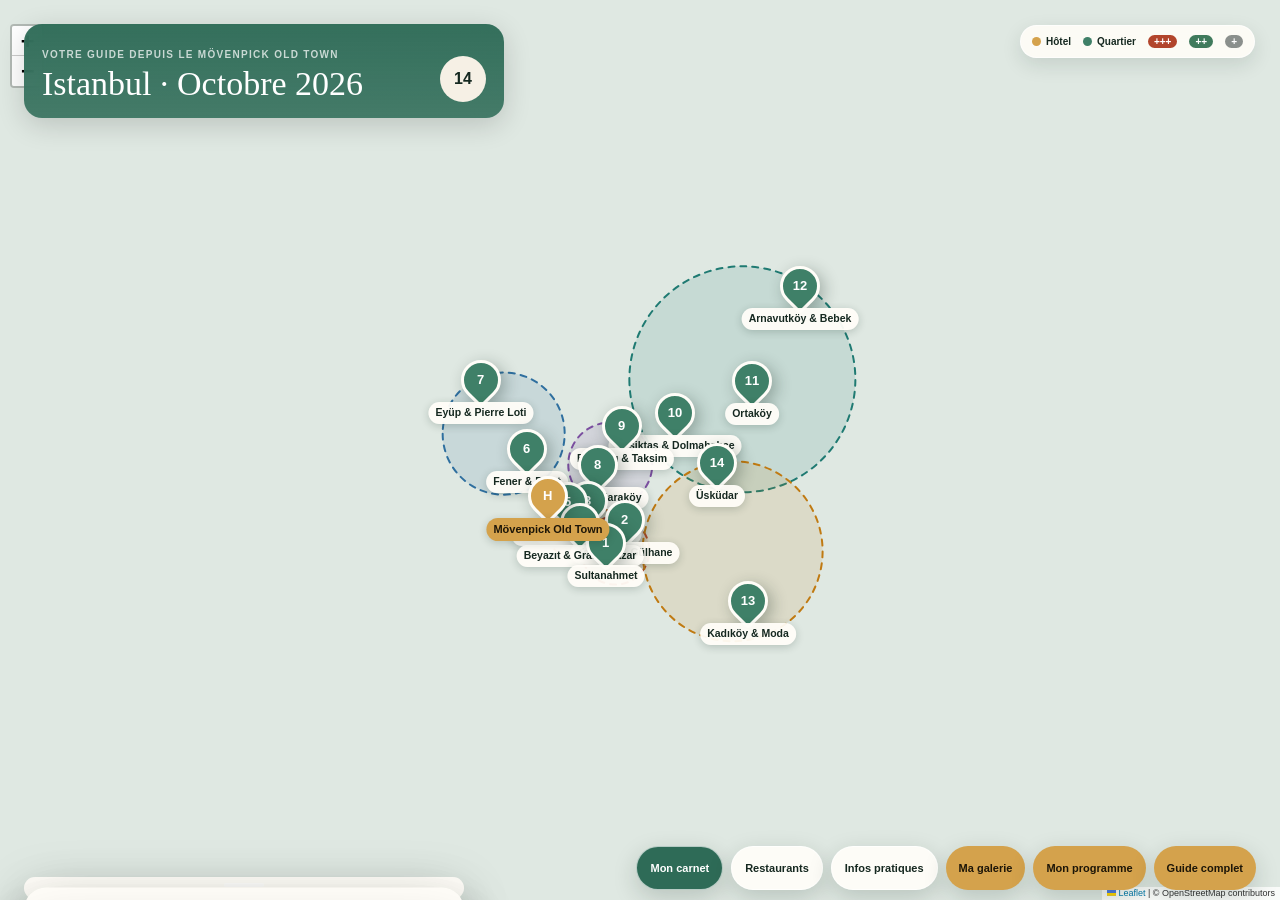
==== index.html @ 9e928c7a "Ma galerie : toutes les photos du voyage par quartier ou par jour, visionneuse plein écran Co-Author" ====
<!doctype html>
<html lang="fr">
<head>
  <meta charset="utf-8">
  <meta name="viewport" content="width=device-width, initial-scale=1, viewport-fit=cover">
  <meta name="theme-color" content="#152820">
  <meta name="description" content="Guide interactif d’Istanbul depuis le Mövenpick Istanbul Old Town : 14 quartiers, monuments, trajets, adresses où manger et conseils pratiques.">
  <title>Istanbul · Octobre 2026</title>
  <meta property="og:title" content="Istanbul · Octobre 2026">
  <meta property="og:description" content="Guide et carnet de voyage : 14 quartiers, églises, restaurants et carte interactive au départ du Mövenpick Old Town.">
  <meta property="og:type" content="website">
  <meta property="og:url" content="https://olllvier.github.io/guide-istanbul/">
  <meta name="apple-mobile-web-app-title" content="Istanbul 2026">
  <link rel="preconnect" href="https://tile.openstreetmap.org">
  <link rel="stylesheet" href="leaflet.css?v=10271933">
  <link rel="stylesheet" href="styles.css?v=10271933">
</head>
<body>
  <header class="topbar">
    <div>
      <p class="eyebrow">Votre guide depuis le Mövenpick Old Town</p>
      <h1>Istanbul · Octobre 2026</h1>
    </div>
    <button id="listButton" class="round-button" aria-label="Afficher les quatorze quartiers" aria-expanded="false">14</button>
  </header>

  <main>
    <div id="map" aria-label="Carte interactive d’Istanbul"></div>
    <aside class="legend" aria-label="Légende">
      <span><i class="hotel-dot"></i> Hôtel</span>
      <span><i class="district-dot"></i> Quartier</span>
      <span class="lvl r3">+++</span><span class="lvl r2">++</span><span class="lvl r1">+</span>
    </aside>

    <section id="districtList" class="district-list" aria-hidden="true">
      <div class="sheet-handle"></div>
      <div class="list-head">
        <div><p class="eyebrow">Les quatorze quartiers</p><h2>Choisir une visite</h2></div>
        <button class="close-button" data-close="list" aria-label="Fermer la liste">×</button>
      </div>
      <div id="districtButtons" class="district-buttons"></div>
    </section>

    <article id="detailSheet" class="detail-sheet" aria-hidden="true">
      <div class="sheet-handle"></div>
      <button class="close-button detail-close" data-close="detail" aria-label="Fermer la fiche">×</button>
      <div id="detailContent"></div>
    </article>
  </main>

  <footer class="source-note">
    <button id="journalButton">Mon carnet</button>
    <button id="restoButton">Restaurants</button>
    <button id="infoButton">Infos pratiques</button>
    <a class="guide-link" href="galerie.html">Ma galerie</a>
    <a class="guide-link" href="programme.html">Mon programme</a>
    <a class="guide-link" href="guide.html">Guide complet</a>
  </footer>

  <section id="journalSheet" class="info-sheet journal-sheet" aria-hidden="true">
    <div class="sheet-handle"></div>
    <button class="close-button detail-close" data-close="journal" aria-label="Fermer">×</button>
    <p class="eyebrow">Carnet de voyage</p>
    <h2>Mes journées à Istanbul</h2>
    <div class="how">
      <p><b>Tracer vos balades, téléphone en poche :</b> lancez le matin une app d’enregistrement GPS qui fonctionne écran verrouillé (par exemple Open GPX Tracker, gratuite, ou Strava). Le soir, exportez le tracé en fichier .gpx et importez-le ici.</p>
      <label class="add-photo" for="gpxInput">+ Importer un tracé (.gpx)</label>
      <input id="gpxInput" type="file" accept=".gpx,application/gpx+xml,application/xml,text/xml" multiple hidden>
      <p id="gpxStatus" class="photos-note" aria-live="polite"></p>
      <p><b>Vos photos rangées toutes seules :</b> choisissez d’un coup toutes les photos de la journée. Chacune va à la fin du quartier où elle a été prise (parmi les 14), d’après sa position GPS ou, à défaut, le tracé du jour à l’heure de la photo.</p>
      <label class="add-photo" for="autoPhotoInput">+ Ajouter mes photos</label>
      <input id="autoPhotoInput" type="file" accept="image/*" multiple hidden>
      <p id="autoStatus" class="photos-note" aria-live="polite"></p>
      <p class="photos-note">Conseil : importez d’abord le tracé du jour, puis les photos. Tout reste sur cet appareil.</p>
      <a class="add-photo" href="galerie.html">Voir ma galerie</a>
    </div>
    <div id="journalDays"></div>
  </section>

  <section id="restoSheet" class="info-sheet resto-sheet" aria-hidden="true">
    <div class="sheet-handle"></div>
    <button class="close-button detail-close" data-close="resto" aria-label="Fermer">×</button>
    <p class="eyebrow">Où manger</p>
    <h2>Restaurants par quartier</h2>
    <p>Prix par personne, boissons non alcoolisées comprises. Filtrez par prix, touchez un quartier pour ouvrir sa fiche.</p>
    <div id="restoFilters" class="chips"></div>
    <div id="restoList" class="food"></div>
  </section>

  <section id="infoSheet" class="info-sheet" aria-hidden="true">
    <div class="sheet-handle"></div>
    <button class="close-button detail-close" data-close="info" aria-label="Fermer">×</button>
    <p class="eyebrow">À savoir</p>
    <h2>Culture, cuisine et pratique</h2>

    <h3>Coutumes à respecter</h3>
    <dl>
      <div><dt>Mosquées</dt><dd>Épaules et genoux couverts, foulard pour les femmes, chaussures retirées et portées dans un sac. Pas de visite pendant les prières, surtout le vendredi midi ; ne passez pas devant une personne qui prie et ne photographiez pas les fidèles.</dd></div>
      <div><dt>Atatürk et le drapeau</dt><dd>Le fondateur de la République et le drapeau sont profondément respectés, et les offenser est puni par la loi. À plus forte raison pendant la fête du 29 octobre : pas de plaisanterie sur ces sujets.</dd></div>
      <div><dt>Politique et religion</dt><dd>Évitez d’en débattre avec des inconnus, et restez à l’écart des manifestations, qui peuvent être dispersées rapidement par la police.</dd></div>
      <div><dt>Photos</dt><dd>Ne photographiez ni policiers, ni militaires, ni bâtiments officiels. Demandez avant de photographier quelqu’un de près, surtout les femmes et les personnes âgées.</dd></div>
      <div><dt>Gestes</dt><dd>Les marques d’affection en public restent discrètes, surtout dans les quartiers conservateurs comme Fatih, Eyüp ou Üsküdar. On ne pointe pas la semelle de ses chaussures vers quelqu’un. Le pain ne se jette pas.</dd></div>
      <div><dt>Hospitalité</dt><dd>Le çay offert dans une boutique est un geste d’accueil : l’accepter n’engage pas à acheter. Refuser poliment une deuxième fois suffit pour décliner.</dd></div>
      <div><dt>Marchandage et pourboire</dt><dd>On négocie au Grand Bazar et chez les marchands de souvenirs, jamais au restaurant ni en magasin. Pourboire : 5 à 10 % au restaurant, arrondir pour un taxi.</dd></div>
      <div><dt>Mots utiles</dt><dd>« Merhaba » (bonjour), « Teşekkürler » (merci), « Lütfen » (s’il vous plaît), « Hesap lütfen » (l’addition, s’il vous plaît).</dd></div>
    </dl>

    <h3>Endroits et situations à éviter</h3>
    <dl>
      <div><dt>Tarlabaşı et Dolapdere, la nuit</dt><dd>Quartiers pauvres juste derrière İstiklal : évitez d’y couper la nuit pour rejoindre Taksim ou Beyoğlu.</dd></div>
      <div><dt>Aksaray et Laleli, tard le soir</dt><dd>Quartier de commerce de gros et de vie nocturne interlope, proche de l’hôtel : de jour sans souci, la nuit préférez un taxi.</dd></div>
      <div><dt>Le « nouvel ami » qui invite à boire</dt><dd>À Taksim et Sultanahmet, un inconnu sympathique propose un verre dans un bar : l’addition arrive à plusieurs centaines d’euros. Déclinez toujours.</dd></div>
      <div><dt>Le cireur qui fait tomber sa brosse</dt><dd>Il « remercie » en cirant vos chaussures puis réclame une somme élevée : ne ramassez pas la brosse.</dd></div>
      <div><dt>Taxis hélés dans la rue</dt><dd>Compteur « en panne », long détour : utilisez Uber ou BiTaksi, ou exigez le compteur (taksimetre) dès le départ.</dd></div>
      <div><dt>Restaurants à rabatteurs</dt><dd>Les terrasses de Kumkapı ou de Sultanahmet avec rabatteur et menu sans prix : demandez toujours les prix, poisson compris (au poids), avant de commander.</dd></div>
      <div><dt>Foule et pickpockets</dt><dd>İstiklal le soir, le Grand Bazar, le Bazar aux épices, les ferries et le tram T1 aux heures de pointe : sac fermé devant soi, téléphone pas dans la poche arrière.</dd></div>
      <div><dt>Changeurs à l’aéroport et dans les rues touristiques</dt><dd>Taux défavorables : retirez aux distributeurs de banques (Ziraat, İş Bankası…) et refusez la conversion en euros proposée par l’appareil.</dd></div>
    </dl>


    <h3>Istanbul en bref</h3>
    <dl>
      <div><dt>Habitants</dt><dd>Environ 15,75 millions selon le recensement turc (TÜİK), soit près d’un Turc sur cinq. La ville compte 39 arrondissements (ilçe) répartis sur deux continents, de part et d’autre du Bosphore.</dd></div>
      <div><dt>Religion</dt><dd>Très majoritairement musulmane sunnite, avec environ 3 000 mosquées selon la Diyanet. Istanbul reste le siège du Patriarcat œcuménique orthodoxe et du Patriarcat arménien, et abrite des communautés catholique, syriaque et juive.</dd></div>
      <div><dt>Quartiers d’affaires</dt><dd>Les tours de Levent et de Maslak, au nord de la rive européenne, concentrent banques et sièges sociaux ; le Centre financier d’Istanbul s’est installé à Ataşehir, sur la rive asiatique. Au XIXe siècle, la finance était à Galata et Karaköy.</dd></div>
      <div><dt>Sport</dt><dd>Trois grands clubs de football : Galatasaray (stade RAMS Park, Sarıyer), Fenerbahçe (Kadıköy) et Beşiktaş (au bord du Bosphore). Les billets se prennent avec une carte nominative Passolig. Fenerbahçe et Anadolu Efes jouent aussi en Euroligue de basket.</dd></div>
      <div><dt>Langue, monnaie, heure</dt><dd>Turc ; livre turque (TRY) ; heure de Turquie (UTC+3) toute l’année.</dd></div>
    </dl>

    <h3>Peu de temps ? Les 10 incontournables</h3>
    <table><tr><th>À voir</th><th>Prix</th></tr><tr><td>1. <b>Sainte-Sophie</b><br>quartier 1</td><td>25 €</td></tr><tr><td>2. <b>Palais de Topkapı et Harem</b><br>quartier 2</td><td>env. 49 €</td></tr><tr><td>3. <b>Citerne-Basilique</b><br>quartier 1</td><td>env. 35 €</td></tr><tr><td>4. <b>Mosquée Bleue</b><br>quartier 1</td><td>gratuit</td></tr><tr><td>5. <b>Mosquée Süleymaniye et sa terrasse</b><br>quartier 5</td><td>gratuit</td></tr><tr><td>6. <b>Grand Bazar</b><br>quartier 4</td><td>gratuit</td></tr><tr><td>7. <b>Bazar aux épices et balık ekmek sur les quais</b><br>quartier 3</td><td>4–8 € le sandwich</td></tr><tr><td>8. <b>Chora et ses mosaïques</b><br>quartier 6</td><td>20 €</td></tr><tr><td>9. <b>Tour de Galata</b><br>quartier 8</td><td>30 €</td></tr><tr><td>10. <b>Une traversée en ferry au coucher du soleil</b><br>quartier 13</td><td>env. 0,75 €</td></tr></table>
    <h3>Le programme express · 3 heures par jour</h3>
    <p>Météo prévue le 27 octobre, à revérifier la veille. Jeudi, le plus pluvieux, est consacré aux monuments couverts de Sultanahmet.</p>
    <table><tr><th>Jour</th><th>Programme</th></tr><tr><td>Mer. 28<br><small>17°/14°, pluie 30 %</small></td><td><b>Les bazars, depuis l’hôtel</b> : Süleymaniye à pied, puis Grand Bazar et Bazar aux épices. À faire le matin : c’est la veille de la fête, le pays s’arrête à 13 h.</td></tr><tr><td>Jeu. 29<br><small>17°/15°, pluie 75 %</small></td><td><b>Sultanahmet</b> : Sainte-Sophie à l’ouverture, Citerne-Basilique, Mosquée Bleue. Le soir, feux d’artifice de la fête de la République sur le Bosphore.</td></tr><tr><td>Ven. 30<br><small>16°/14°, pluie 25 %</small></td><td><b>Topkapı et Galata</b> : Topkapı le matin (fermé le mardi seulement), puis la tour de Galata et Karaköy. Évite les mosquées vers midi, heure de la grande prière.</td></tr><tr><td>Sam. 31<br><small>17°/14°, pluie 10 %</small></td><td><b>Balat et Chora</b> : Chora (fermée le vendredi, donc samedi), puis les ruelles de Balat. Le soir, ferry pour Kadıköy : Fenerbahçe joue à domicile.</td></tr><tr><td>Dim. 1er<br><small>18°/14°, pluie 15 %</small></td><td><b>Ferry et coucher de soleil</b> : Le marathon ferme Sultanahmet et les quais le matin : grasse matinée, puis ferry pour Üsküdar et coucher de soleil sur la vieille ville vers 18 h. Grand Bazar fermé le dimanche.</td></tr></table>

    <h3>Pendant le séjour · 28 octobre – 1er novembre 2026</h3>
    <table>
      <tr><th>Date</th><th>Événement</th></tr>
      <tr><td>Mer. 28 oct.</td><td><b>Veille de fête nationale.</b> Demi-journée fériée à partir de 13h : administrations fermées l’après-midi, circulation dense. Les ferries de la ville (Şehir Hatları) sont souvent gratuits à partir de l’après-midi (à confirmer par la mairie).</td></tr>
      <tr><td>Jeu. 29 oct.</td><td><b>Fête de la République (103e anniversaire).</b> Jour férié : drapeaux partout, cérémonies, défilé aux flambeaux et feux d’artifice sur le Bosphore le soir. Un ferry spécial part d’Eminönü ou de Beşiktaş vers 19h30–20h pour voir le spectacle depuis l’eau : être au quai une heure avant. Les musées d’État sont en principe ouverts.</td></tr>
      <tr><td>Ven. 30 oct.</td><td>Galatasaray joue en championnat (lieu et adversaire à confirmer). Concert de jazz Golnar Shahyar & CRR Caz Orkestrası à 20h, salle CRR (Harbiye).</td></tr>
      <tr><td>Sam. 31 oct.</td><td><b>Fenerbahçe joue à domicile</b> au stade Şükrü Saracoğlu (Kadıköy), adversaire à confirmer : une ambiance unique. Mummenschanz, spectacle de mime suisse sans paroles, à 20h30 au Paribu ART.</td></tr>
      <tr><td>Dim. 1er nov.</td><td><b>Marathon d’Istanbul</b>, le seul couru sur deux continents, avec arrivée sur l’Hippodrome de Sultanahmet. Routes fermées de tôt le matin jusque vers 15h30 : se déplacer en tram, métro ou à pied, et éviter Sultanahmet en fin de matinée sauf pour voir l’arrivée.</td></tr>
    </table>
    <p>Le Festival de théâtre d’Istanbul se déroule aussi du 22 octobre au 3 décembre, avec une pièce jouée dans l’église Panayia de Yeniköy les 30, 31 octobre et 1er novembre (en turc). Billets de football : carte Passolig obligatoire, à prendre avec le passeport.</p>

    <h3>Jours de fermeture</h3>
    <table>
      <tr><th>Lieu</th><th>Fermé</th></tr>
      <tr><td>Palais de Topkapı</td><td>Mardi</td></tr>
      <tr><td>Palais de Dolmabahçe</td><td>Lundi</td></tr>
      <tr><td>Chora (Kariye)</td><td>Vendredi, aux visiteurs</td></tr>
      <tr><td>Grand Bazar</td><td>Dimanche</td></tr>
      <tr><td>Mosquées</td><td>Pendant les 5 prières, surtout vendredi midi</td></tr>
    </table>

    <h3>Tarifs vérifiés (visiteurs étrangers)</h3>
    <table>
      <tr><th>Site</th><th>Prix</th></tr>
      <tr><td>Topkapı + Harem + Sainte-Irène</td><td>2 750 TL · ≈ 49 €</td></tr>
      <tr><td>Palais de Dolmabahçe</td><td>2 000 TL · ≈ 36 €</td></tr>
      <tr><td>Citerne-Basilique (jour)</td><td>1 950 TL · ≈ 35 €</td></tr>
      <tr><td>Tour de Galata</td><td>30 €</td></tr>
      <tr><td>Sainte-Sophie (galerie)</td><td>25 €</td></tr>
      <tr><td>Chora (Kariye)</td><td>20 €</td></tr>
    </table>
    <p>Prix vérifiés le 27 octobre 2026, au taux indicatif de 1 € = 55,67 TRY. Le Museum Pass ne couvre ni Sainte-Sophie, ni la Citerne, ni Chora, ni Dolmabahçe. Les coûts Uber sont des fourchettes : l’application affiche le prix réel.</p>

    <h3>Tables à ne pas manquer, belles vues et parcs</h3>
    <table><tr><th>Les tables à ne pas manquer (toutes à moins de 50 €)</th><th>Prix</th></tr><tr><td><b>Karaköy Güllüoğlu</b> · Karaköy<br>Le baklava à la pistache de référence depuis 1949.</td><td>€</td></tr><tr><td><b>Hafız Mustafa 1864</b> · Sultanahmet, Sirkeci<br>Lokum, baklava et vitrines les plus photographiées.</td><td>€</td></tr><tr><td><b>Siirt Şeref Büryan 1892</b> · Kadınlar Pazarı, 8 min de l’hôtel<br>L’agneau rôti au four creusé que les Stambouliotes font découvrir.</td><td>€€</td></tr><tr><td><b>Çiya Sofrası</b> · Kadıköy<br>La cuisine régionale que les chefs du monde entier viennent goûter.</td><td>€€</td></tr><tr><td><b>Yanyalı Fehmi</b> · Kadıköy<br>Plats mijotés, distingué par le guide Michelin.</td><td>€</td></tr><tr><td><b>Hamdi</b> · Eminönü<br>Kebabs du sud-est en terrasse face à la Corne d’Or.</td><td>€€</td></tr><tr><td><b>Karaköy Lokantası</b> · Karaköy<br>La salle turquoise la plus élégante du quartier.</td><td>€€</td></tr><tr><td><b>Pandeli</b> · au-dessus du Bazar aux épices<br>Une salle de faïences turquoise au-dessus du bazar.</td><td>€€</td></tr><tr><td><b>Hacı Abdullah</b> · Beyoğlu<br>Plats mijotés et compotes maison depuis 1888.</td><td>€€</td></tr><tr><td><b>Balat Sahil</b> · Balat<br>Au bord de la Corne d’Or, après la visite de Chora.</td><td>€€</td></tr></table>
    <p>€ moins de 15 € · €€ 15–40 € par personne, à titre indicatif.</p>
    <p><b>Les plus belles vues</b> : Kiremit Caddesi (Balat) · Terrasse de Süleymaniye (à 12 min de l’hôtel) · Escaliers Camondo et rue Büyük Hendek (Galata) · Mosquée d’Ortaköy (Ortaköy) · Allées du Bazar aux épices (Eminönü) · Lampes du Grand Bazar (Beyazıt) · Çiçek Pasajı (Beyoğlu) · Pâtisserie de Pera (Pera Palace, Beyoğlu) · Fil Books (Karaköy) · Kuzguncuk (rive asiatique).</p>
    <p><b>Parcs</b> : Gülhane (Sultanahmet) · Esplanade de Süleymaniye (près de l’hôtel) · Yıldız (Beşiktaş) · Maçka (Beşiktaş–Şişli) · Parc côtier de Moda (Kadıköy) · Fethi Paşa (Üsküdar) · Emirgan (Sarıyer, au bord du Bosphore) · Jardin japonais de Baltalimanı (Bosphore).</p>

    <h3>Insolite</h3>
    <ul><li><b>Le Tünel</b> : le 2e plus vieux métro souterrain du monde (1875), de Karaköy à Beyoğlu.</li><li><b>Les îles des Princes</b> : 1 h 30 de ferry, pas de voitures, vélo à Büyükada.</li><li><b>Les remparts de Théodose</b> : murailles du Ve siècle à côté de Chora.</li><li><b>La Citerne-Basilique la nuit</b> : 19 h 30–22 h, 3 000 TL.</li><li><b>La citerne de Şerefiye</b> : spectacle de lumière, env. 17 €.</li><li><b>Le musée de l’Innocence</b> : le musée-roman d’Orhan Pamuk, Çukurcuma.</li><li><b>Les derviches tourneurs</b> : au Galata Mevlevihanesi certains soirs.</li><li><b>Le kahve falı</b> : l’avenir lu dans le marc de café.</li><li><b>Les chats d’Istanbul</b> : partout, nourris par les quartiers.</li><li><b>Le musée Rahmi M. Koç</b> : sous-marin, avions et trains, Corne d’Or.</li></ul>

    <h3>Bien-être</h3>
    <p><b>À l’hôtel</b> : spa avec hammam, sauna, piscine intérieure et salle de sport 24 h/24. Réservation parfois demandée : voir la réception.</p>
    <table><tr><th>Près de l’hôtel</th><th>Prix</th></tr><tr><td><b>Zeyrek Çinili Hamam</b><br>Zeyrek · 6 min à pied</td><td>6 957 TL, env. 125 €</td></tr><tr><td><b>Acemoğlu Hamamı</b><br>Vezneciler · 10 min à pied</td><td>env. 25 € l’entrée seule, 40 € avec gommage</td></tr><tr><td><b>Süleymaniye Hamamı</b><br>Süleymaniye · 12 min à pied</td><td>env. 90 €, espèces uniquement</td></tr><tr><td><b>Gedikpaşa Hamamı</b><br>près du Grand Bazar · 20 min à pied</td><td>50 € en libre, 70 € avec rituel</td></tr><tr><td><b>Çemberlitaş Hamamı</b><br>Çemberlitaş, tram T1 · 20 min</td><td>4 050 TL, env. 72 €</td></tr></table>
    <p>Süleymaniye Hamamı est réservé aux couples et aux familles. Acemoğlu est mixte, en maillot.</p>
    <table><tr><th>Hammams locaux</th><th>Prix</th></tr><tr><td><b>Mihrimah Sultan Hamamı</b><br>Edirnekapı, à côté de Chora</td><td>1 000 TL, env. 18 € gommage et mousse compris</td></tr><tr><td><b>Ağa Hamamı</b><br>Cihangir, Beyoğlu</td><td>3 100 TL en espèces, env. 55 €</td></tr><tr><td><b>Tarihi Galatasaray Hamamı</b><br>près d’İstiklal</td><td>prix à demander sur place</td></tr><tr><td><b>Kılıç Ali Paşa Hamamı</b><br>Tophane, près de Karaköy</td><td>4 700 TL, env. 84 €</td></tr></table>
    <p>Le plus authentique : <b>Mihrimah Sultan Hamamı</b>, à côté de Chora, fréquenté par les habitants (hommes 7 h–23 h, femmes 9 h–20 h). Pourboire de 10 % au masseur. Pour courir : la Corne d’Or de Fener à Eyüp, ou la promenade de Kennedy Caddesi sous Topkapı.</p>

    <h3>Les 10 mots utiles</h3>
    <table><tr><th>Turc</th><th>Français</th></tr><tr><td><b>Merhaba</b> <button type="button" class="say" data-say="Merhaba" aria-label="Écouter « Merhaba »">🔊</button><br><small>[mèr-ha-ba]</small></td><td>Bonjour</td></tr><tr><td><b>Teşekkürler</b> <button type="button" class="say" data-say="Teşekkürler" aria-label="Écouter « Teşekkürler »">🔊</button><br><small>[té-chèk-kur-lèr]</small></td><td>Merci</td></tr><tr><td><b>Lütfen</b> <button type="button" class="say" data-say="Lütfen" aria-label="Écouter « Lütfen »">🔊</button><br><small>[lut-fène]</small></td><td>S’il vous plaît</td></tr><tr><td><b>Evet / Hayır</b> <button type="button" class="say" data-say="Evet, Hayır" aria-label="Écouter « Evet / Hayır »">🔊</button><br><small>[é-vèt / ha-yeur]</small></td><td>Oui / Non</td></tr><tr><td><b>Ne kadar?</b> <button type="button" class="say" data-say="Ne kadar?" aria-label="Écouter « Ne kadar? »">🔊</button><br><small>[né ka-dar]</small></td><td>Combien ?</td></tr><tr><td><b>Hesap lütfen</b> <button type="button" class="say" data-say="Hesap lütfen" aria-label="Écouter « Hesap lütfen »">🔊</button><br><small>[hé-sap lut-fène]</small></td><td>L’addition, s’il vous plaît</td></tr><tr><td><b>Nerede?</b> <button type="button" class="say" data-say="Nerede?" aria-label="Écouter « Nerede? »">🔊</button><br><small>[né-ré-dé]</small></td><td>Où ?</td></tr><tr><td><b>Su</b> <button type="button" class="say" data-say="Su" aria-label="Écouter « Su »">🔊</button><br><small>[sou]</small></td><td>Eau</td></tr><tr><td><b>Afiyet olsun</b> <button type="button" class="say" data-say="Afiyet olsun" aria-label="Écouter « Afiyet olsun »">🔊</button><br><small>[a-fi-yèt ol-soun]</small></td><td>Bon appétit</td></tr><tr><td><b>Tamam</b> <button type="button" class="say" data-say="Tamam" aria-label="Écouter « Tamam »">🔊</button><br><small>[ta-mam]</small></td><td>D’accord</td></tr></table>
    <p>ş se dit « ch », ç « tch », ı entre « i » et « eu ».</p>

    <h3>Spécialités à découvrir</h3>
    <p>La cuisine turque mêle les héritages ottoman, anatolien, balkanique, arabe et méditerranéen. On mange beaucoup de légumes, de yaourt, d’agneau et de céréales ; le porc est absent. Voici les incontournables, avec où les goûter dans ce guide.</p>
    <table>
      <tr><th>Plat</th><th>Ce que c’est</th><th>Où le goûter</th></tr>
      <tr><td><b>Kahvaltı</b></td><td>Petit-déjeuner complet : fromages, olives, tomates, concombre, miel et kaymak (crème épaisse), confitures, œufs, pain à volonté et thé.</td><td>Rue du petit-déjeuner de Beşiktaş, cafés de Balat</td></tr>
      <tr><td><b>Simit</b></td><td>Anneau de pain au sésame, vendu partout dans la rue, à manger avec un thé.</td><td>Charrettes des quais, ferries</td></tr>
      <tr><td><b>Menemen</b></td><td>Œufs brouillés aux tomates, poivrons et épices, servis dans la poêle.</td><td>Beşiktaş</td></tr>
      <tr><td><b>Balık ekmek</b></td><td>Sandwich au maquereau grillé, salade, oignon et citron.</td><td>Quais d’Eminönü, pont de Galata</td></tr>
      <tr><td><b>Mezzés</b></td><td>Petites assiettes froides à partager : haydari (yaourt aux herbes), ezme (piment, tomate), aubergine fumée, feuilles de vigne farcies, poulpe.</td><td>Meyhanes de Beyoğlu, Balat Sahil</td></tr>
      <tr><td><b>Rakı</b></td><td>Alcool anisé coupé d’eau, qui devient blanc laiteux. Se boit lentement avec mezzés et poisson.</td><td>Meyhanes, restaurants de poisson</td></tr>
      <tr><td><b>Kebabs</b></td><td>Adana (épicé), urfa (doux), şiş (brochettes), iskender (döner sur pain, yaourt et beurre fondu). Chaque région a le sien.</td><td>Hamdi, Şeyhmuz, Baran Et Mangal</td></tr>
      <tr><td><b>Büryan et perde pilavı</b></td><td>Agneau rôti des heures dans un puits, et riz au poulet cuit dans une croûte de pâte. Spécialité de Siirt, au sud-est.</td><td>Siirt Şeref Büryan, près de l’hôtel</td></tr>
      <tr><td><b>Köfte</b></td><td>Boulettes de viande grillées, avec la salade de haricots piyaz.</td><td>Tarihi Sultanahmet Köftecisi</td></tr>
      <tr><td><b>Pide et lahmacun</b></td><td>Pide : pain en forme de barque garni (fromage, viande, œuf). Lahmacun : galette fine à la viande épicée, qu’on roule avec du persil et du citron.</td><td>Hocapaşa Pidecisi, Karadeniz Pide (Vefa)</td></tr>
      <tr><td><b>Mantı</b></td><td>Raviolis minuscules à la viande, nappés de yaourt à l’ail et de beurre pimenté.</td><td>Lokantas du centre</td></tr>
      <tr><td><b>Plats de lokanta</b></td><td>Cuisine familiale mijotée, montrée en vitrine : kuru fasulye (haricots), karnıyarık (aubergine farcie), dolma, pilaf.</td><td>Erzincanlı Ali Baba, Kanaat, Hacı Abdullah</td></tr>
      <tr><td><b>Midye dolma</b></td><td>Moules farcies de riz épicé, vendues à l’unité avec un filet de citron.</td><td>Marché de Kadıköy, vendeurs de rue le soir</td></tr>
      <tr><td><b>Kokoreç</b></td><td>Tripes d’agneau grillées à la broche et hachées en sandwich, l’en-cas de fin de soirée.</td><td>Beyoğlu, Kadıköy, la nuit</td></tr>
      <tr><td><b>Kumpir</b></td><td>Pomme de terre géante écrasée au beurre et fromage, garnie à volonté.</td><td>Ortaköy</td></tr>
      <tr><td><b>Baklava</b></td><td>Feuilles de pâte, pistache et sirop. La meilleure se mange fraîche, le matin.</td><td>Karaköy Güllüoğlu</td></tr>
      <tr><td><b>Künefe</b></td><td>Cheveux d’ange croustillants au fromage fondant, servis brûlants au sirop.</td><td>Restaurants de cuisine du sud-est, Akdeniz Hatay</td></tr>
      <tr><td><b>Lokum et desserts au lait</b></td><td>Loukoum à la rose ou à la pistache ; sütlaç (riz au lait), kazandibi (lait caramélisé), tavuk göğsü (dessert au blanc de poulet).</td><td>Hafız Mustafa 1864, Bazar aux épices</td></tr>
      <tr><td><b>Çay et café turc</b></td><td>Le çay, rouge et sans lait, se boit à toute heure dans un petit verre. Le café turc se boit court et épais : on laisse reposer le marc au fond.</td><td>Partout ; Kurukahveci Mehmet Efendi pour en rapporter</td></tr>
      <tr><td><b>Ayran, boza, salep</b></td><td>Ayran : yaourt salé battu. Boza : millet fermenté, épais et acidulé, l’hiver. Salep : lait chaud à l’orchidée et cannelle.</td><td>Vefa Bozacısı, cafés</td></tr>
      <tr><td><b>Jus de grenade</b></td><td>Pressé devant vous dans les charrettes, très frais en automne, pleine saison.</td><td>Rues de Sultanahmet, Eminönü</td></tr>
      <tr><td><b>Châtaignes grillées et maïs</b></td><td>Vendus dans la rue dès la fin octobre, l’odeur de l’automne à Istanbul.</td><td>Eminönü, İstiklal</td></tr>
    </table>
    <p>À rapporter : épices (sumac, piment d’Urfa, pul biber), café turc, lokum, thé de la mer Noire, fruits secs et huile d’olive.</p>

    <h3>Comprendre Istanbul et la Turquie</h3>
    <dl>
      <div><dt>Histoire en quelques dates</dt><dd>
        VIIe s. av. J.-C. : fondation de Byzance par des colons grecs.<br>
        330 : Constantin en fait Constantinople, capitale de l’Empire romain d’Orient.<br>
        537 : inauguration de Sainte-Sophie sous Justinien.<br>
        1204 : sac de la ville par la quatrième croisade.<br>
        1453 : conquête par Mehmet II ; la ville devient la capitale ottomane.<br>
        XVIe s. : apogée sous Soliman le Magnifique et l’architecte Sinan.<br>
        1923 : fin de l’Empire ottoman, proclamation de la République le 29 octobre ; Ankara devient capitale.<br>
        1924–1938 : réformes d’Atatürk (laïcité, alphabet latin, droits des femmes).<br>
        Depuis 1950 : multipartisme, exode rural massif vers Istanbul, qui passe d’environ 1 à près de 16 millions d’habitants.</dd></div>
      <div><dt>Économie</dt><dd>La Turquie est la 16e économie mondiale selon le FMI, avec un PIB d’environ 1 590 milliards de dollars en 2025 (+3,6 %) et près de 18 000 dollars par habitant. Istanbul en produit à elle seule 29,2 % (2024) : finance, commerce, textile, tourisme, ports et industrie. L’inflation reste très élevée : 29,7 % sur un an en septembre 2026, d’où des prix qui changent vite et une livre qui perd de la valeur face à l’euro.</dd></div>
      <div><dt>Salaires</dt><dd>Salaire minimum 2026 : 28 075 TL net par mois, soit environ 500 €, perçu par une grande partie des salariés. Salaire moyen à Istanbul : environ 1 170 dollars net par mois, soit autour de 1 000 €, selon une étude Deutsche Bank / Numbeo d’octobre 2026.</dd></div>
      <div><dt>Politique</dt><dd>La Turquie est une république présidentielle depuis 2018. Recep Tayyip Erdoğan (AKP) est président depuis 2014 et était Premier ministre de 2003 à 2014 ; il gouverne avec l’« Alliance populaire » (AKP et MHP). La principale opposition est le CHP, fondé par Atatürk, dirigé par Özgür Özel. Le CHP dirige la mairie d’Istanbul depuis 2019 : le maire élu, Ekrem İmamoğlu, a été arrêté en mars 2025 pour des accusations de corruption qu’il conteste, l’opposition y voyant une affaire politique et le gouvernement une procédure judiciaire. La prochaine présidentielle est prévue au plus tard en 2028.</dd></div>
      <div><dt>Société</dt><dd>Un pays jeune (âge médian de 34,9 ans fin 2025), très urbain, entre traditions religieuses et mode de vie occidental, ce qui se voit d’un quartier à l’autre : Fatih ou Üsküdar sont conservateurs, Kadıköy, Cihangir ou Beşiktaş très libéraux. Le football, le thé et la famille sont au cœur de la vie sociale. La Turquie accueille aussi l’une des plus grandes populations de réfugiés au monde, en grande partie syriens.</dd></div>
    </dl>

    <h3>Pratique</h3>
    <dl>
      <div><dt>Payer</dt><dd>Revolut sur le téléphone ou la carte suffit presque partout : restaurants, boutiques, Uber, bornes de recharge Istanbulkart. Prévoir 500 à 1 000 TL en petits billets (10 à 20 €) pour les pourboires, le simit, les petits cafés, les bazars et certains hammams (Süleymaniye, Ağa Hamamı). Retirer aux distributeurs des banques et toujours payer en livres turques. Garder la carte physique en secours.</dd></div>
      <div><dt>Trottinette</dt><dd>Applis Martı, BinBin ou HOP : on scanne, on paie à la minute, sans permis. Une personne par trottinette, casque conseillé. À éviter dans la vieille ville (pavés, pentes, rails, circulation) ; idéal le long de l’eau, à Kadıköy–Moda ou d’Ortaköy à Bebek. Un vrai scooter demande un permis adapté, à vérifier avec le loueur et l’assurance.</dd></div>
      <div><dt>Istanbulkart</dt><dd>Carte rechargeable pour tram, métro, Marmaray, bus et ferries, en vente aux bornes des stations. Un trajet coûte 42 TL (environ 0,75 €) en 2026 ; Marmaray selon la distance. Une carte peut payer pour plusieurs personnes. Sur certains ferries, on peut aussi passer avec une carte bancaire sans contact, mais l’Istanbulkart revient moins cher et marche partout, Marmaray compris.</dd></div>
      <div><dt>Eau</dt><dd>Boire de l’eau en bouteille ; celle du robinet sert au brossage des dents.</dd></div>
      <div><dt>Urgences</dt><dd>Numéro unique 112.</dd></div>
    </dl>

    <section class="essay">
      <p class="eyebrow">Pour finir</p>
      <h3>Istanbul, la ville entre deux mondes</h3>
      <p>Peu de villes ont été trois fois capitales d’un empire. Istanbul a été Byzance, puis Constantinople, puis la capitale ottomane, et chacune de ces vies a laissé ses pierres. On passe en quelques minutes d’une église de Justinien à une mosquée de Sinan, d’un palais de sultan à une banque du XIXe siècle, d’un quartier grec à un quartier juif, puis à un marché kurde. Rien n’a vraiment été effacé : tout a été recouvert, transformé, réutilisé. C’est ce qui rend la ville si dense, et parfois si déroutante.</p>
      <p>Istanbul est aussi la seule grande ville posée sur deux continents. Le Bosphore n’est pas une frontière mais une rue : on le traverse chaque jour en ferry pour aller travailler, un thé à la main, entre les mouettes et les cargos qui descendent de la mer Noire. Il faut prendre ces bateaux sans but, juste pour regarder la ville depuis l’eau. C’est de là qu’on la comprend le mieux.</p>
      <p>La Turquie d’aujourd’hui est un pays jeune, fier et contrasté. Elle tient à la fois à la mémoire d’Atatürk, qui a fondé la République il y a 103 ans, et à des traditions religieuses profondes ; elle vit tournée vers l’Europe et regarde aussi vers l’Orient. Ces tensions se lisent dans les rues : une jeune femme voilée et une autre en jean dans le même tram, un appel à la prière qui couvre la musique d’un bar. Les Turcs vivent avec une inflation qui use les salaires et une vie politique passionnée, mais gardent un sens de l’hospitalité qui frappe tous les voyageurs.</p>
      <p>Le meilleur conseil pour Istanbul est de ne pas tout vouloir voir. Gardez du temps pour vous asseoir dans un jardin de thé, vous perdre dans une ruelle de Balat, accepter le çay d’un commerçant, regarder le soleil se coucher sur les coupoles depuis Üsküdar. Dites « merhaba » et « teşekkürler » : on vous répondra avec un sourire. La ville se révèle à ceux qui prennent le temps de la regarder.</p>
      <p class="signature">Bon voyage à Istanbul. İyi yolculuklar !</p>
    </section>

    <h3>Sources principales</h3>
    <ul>
      <li><a href="https://all.accor.com/hotel/C527/index.en.shtml" target="_blank" rel="noreferrer">Mövenpick Istanbul Old Town — adresse officielle</a></li>
      <li><a href="https://visit.istanbul/" target="_blank" rel="noreferrer">Visit Istanbul — patrimoine et quartiers</a></li>
      <li><a href="https://www.millisaraylar.gov.tr/" target="_blank" rel="noreferrer">Direction des Palais nationaux — palais et tarifs</a></li>
      <li><a href="https://muze.gov.tr/" target="_blank" rel="noreferrer">Ministère turc de la Culture — musées et billets</a></li>
      <li><a href="https://www.metro.istanbul/en/SeferDurumlari/BiletUcretleri" target="_blank" rel="noreferrer">Metro Istanbul — tarifs</a></li>
      <li><a href="https://sehirhatlari.istanbul/en" target="_blank" rel="noreferrer">Şehir Hatları — ferries</a></li>
      <li><a href="https://www.ecb.europa.eu/stats/policy_and_exchange_rates/euro_reference_exchange_rates/html/index.en.html" target="_blank" rel="noreferrer">Banque centrale européenne — taux de change</a></li>
      <li><a href="https://istanbul.com/topkapi-palace" target="_blank" rel="noreferrer">Topkapı — billet combiné 2026</a></li>
      <li><a href="https://istanbul.com/dolmabahce-palace" target="_blank" rel="noreferrer">Dolmabahçe — tarifs et horaires 2026</a></li>
      <li><a href="https://istanbulclues.com/roman-byzantine-cisterns-istanbul/" target="_blank" rel="noreferrer">Citerne-Basilique — tarifs 2026</a></li>
      <li><a href="https://thebettervacation.com/istanbul/chora-church-kariye-mosque/amp/" target="_blank" rel="noreferrer">Chora — tarif et fermeture du vendredi</a></li>
      <li><a href="https://www.hurriyet.com.tr/haberleri/istanbul-nufusu-2025" target="_blank" rel="noreferrer">Population d’Istanbul (TÜİK)</a></li>
      <li><a href="https://www.feribotseferleri.com.tr/rehber/29-ekim-cumhuriyet-bayrami-vapurlar-ucretsiz-mi-2026" target="_blank" rel="noreferrer">29 octobre : ferries et horaires</a></li>
      <li><a href="https://www.oggusto.com/lifestyle/etkinlik/istanbul-etkinlikleri" target="_blank" rel="noreferrer">Agenda culturel d’Istanbul, octobre 2026</a></li>
      <li><a href="https://www.ey.com/tr_tr/insights/tax/2026-asgari-ucret" target="_blank" rel="noreferrer">Salaire minimum 2026 (EY)</a></li>
      <li><a href="https://www.karar.com/guncel-haberler/dunyada-en-yuksek-maas-hangi-sehirde-istanbul-maas-liginde-kacinci-2077708" target="_blank" rel="noreferrer">Salaire moyen à Istanbul (Deutsche Bank, oct. 2026)</a></li>
      <li><a href="https://www.capital.com.tr/haberler/tum-haberler/tuik-2026-yili-eylul-ayi-enflasyon-rakamlarini-acikladi" target="_blank" rel="noreferrer">Inflation de septembre 2026 (TÜİK)</a></li>
      <li><a href="https://hurriyetdailynews.com/turkiyes-economy-grew-3-6-percent-in-2025-219484" target="_blank" rel="noreferrer">Croissance 2025 de l’économie turque</a></li>
      <li><a href="https://en.wikipedia.org/wiki/Next_Turkish_presidential_election" target="_blank" rel="noreferrer">Prochaine présidentielle turque</a></li>
      <li><a href="https://www.capital.com.tr/haberler/tum-haberler/tuik-acikladi-2024-yilinda-gayrisafi-yurt-ici-hasiladan-en-yuksek-payi-hangi-il-aldi" target="_blank" rel="noreferrer">Part d’Istanbul dans le PIB (TÜİK 2024)</a></li>
      <li><a href="https://www.dunya.com/kose-yazisi/imfye-gore-turkiye-2025te-16-buyuk-ekonomi/798789" target="_blank" rel="noreferrer">Rang de la Turquie selon le FMI</a></li>
      <li><a href="https://www.internethaber.com/istanbul-toplu-tasima-ucretleri-2026-istanbulkart-metro-metrobus-ve-marmaray-fiyatlari-2461047h.htm" target="_blank" rel="noreferrer">Tarifs des transports 2026</a></li>
      <li><a href="https://istanbul.com/de/maidens-tower" target="_blank" rel="noreferrer">Tour de Léandre — billets et bateaux</a></li>
      <li><a href="https://nomadistanbul.com/kb/istanbul-hamam/" target="_blank" rel="noreferrer">Tarifs des hammams 2026 (Nomad Istanbul)</a></li>
      <li><a href="https://www.turkiyetoday.com/lifestyle/turkiyes-michelin-starred-restaurants-rise-to-17-as-2026-guide-expands-nationwide-3210846" target="_blank" rel="noreferrer">Guide Michelin Türkiye 2026</a></li>
      <li><a href="https://www.travel-owl.com/post/where-to-eat-in-istanbul-iconic-and-visually-stunning-restaurants-for-2026" target="_blank" rel="noreferrer">Restaurants iconiques d’Istanbul 2026</a></li>
      <li><a href="https://thirdeyetraveller.com/instagram-spots-istanbul/" target="_blank" rel="noreferrer">Spots photo d’Istanbul</a></li>
      <li><a href="https://www.lonelyplanet.com/articles/best-parks-istanbul" target="_blank" rel="noreferrer">Parcs d’Istanbul (Lonely Planet)</a></li>
      <li><a href="https://thebettervacation.com/istanbul/istanbul-travel-tips-know-before-you-go-2026/amp/" target="_blank" rel="noreferrer">Payer à Istanbul : carte, espèces, distributeurs</a></li>
      <li><a href="https://maraton.istanbul/?lang=en" target="_blank" rel="noreferrer">Marathon d’Istanbul — site officiel</a></li>
      <li><a href="https://www.hagiasophia.com/hagia-sophia-entrance-fee" target="_blank" rel="noreferrer">Sainte-Sophie — tarif visiteurs</a></li>
    </ul>
  </section>

  <script src="leaflet.js?v=10271933"></script>
  <script src="data.js?v=10271933"></script>
  <script src="app.js?v=10271933"></script>
</body>
</html>
---- leaflet.css ----
/* required styles */

.leaflet-pane,
.leaflet-tile,
.leaflet-marker-icon,
.leaflet-marker-shadow,
.leaflet-tile-container,
.leaflet-pane > svg,
.leaflet-pane > canvas,
.leaflet-zoom-box,
.leaflet-image-layer,
.leaflet-layer {
	position: absolute;
	left: 0;
	top: 0;
	}
.leaflet-container {
	overflow: hidden;
	}
.leaflet-tile,
.leaflet-marker-icon,
.leaflet-marker-shadow {
	-webkit-user-select: none;
	   -moz-user-select: none;
	        user-select: none;
	  -webkit-user-drag: none;
	}
/* Prevents IE11 from highlighting tiles in blue */
.leaflet-tile::selection {
	background: transparent;
}
/* Safari renders non-retina tile on retina better with this, but Chrome is worse */
.leaflet-safari .leaflet-tile {
	image-rendering: -webkit-optimize-contrast;
	}
/* hack that prevents hw layers "stretching" when loading new tiles */
.leaflet-safari .leaflet-tile-container {
	width: 1600px;
	height: 1600px;
	-webkit-transform-origin: 0 0;
	}
.leaflet-marker-icon,
.leaflet-marker-shadow {
	display: block;
	}
/* .leaflet-container svg: reset svg max-width decleration shipped in Joomla! (joomla.org) 3.x */
/* .leaflet-container img: map is broken in FF if you have max-width: 100% on tiles */
.leaflet-container .leaflet-overlay-pane svg {
	max-width: none !important;
	max-height: none !important;
	}
.leaflet-container .leaflet-marker-pane img,
.leaflet-container .leaflet-shadow-pane img,
.leaflet-container .leaflet-tile-pane img,
.leaflet-container img.leaflet-image-layer,
.leaflet-container .leaflet-tile {
	max-width: none !important;
	max-height: none !important;
	width: auto;
	padding: 0;
	}

.leaflet-container img.leaflet-tile {
	/* See: https://bugs.chromium.org/p/chromium/issues/detail?id=600120 */
	mix-blend-mode: plus-lighter;
}

.leaflet-container.leaflet-touch-zoom {
	-ms-touch-action: pan-x pan-y;
	touch-action: pan-x pan-y;
	}
.leaflet-container.leaflet-touch-drag {
	-ms-touch-action: pinch-zoom;
	/* Fallback for FF which doesn't support pinch-zoom */
	touch-action: none;
	touch-action: pinch-zoom;
}
.leaflet-container.leaflet-touch-drag.leaflet-touch-zoom {
	-ms-touch-action: none;
	touch-action: none;
}
.leaflet-container {
	-webkit-tap-highlight-color: transparent;
}
.leaflet-container a {
	-webkit-tap-highlight-color: rgba(51, 181, 229, 0.4);
}
.leaflet-tile {
	filter: inherit;
	visibility: hidden;
	}
.leaflet-tile-loaded {
	visibility: inherit;
	}
.leaflet-zoom-box {
	width: 0;
	height: 0;
	-moz-box-sizing: border-box;
	     box-sizing: border-box;
	z-index: 800;
	}
/* workaround for https://bugzilla.mozilla.org/show_bug.cgi?id=888319 */
.leaflet-overlay-pane svg {
	-moz-user-select: none;
	}

.leaflet-pane         { z-index: 400; }

.leaflet-tile-pane    { z-index: 200; }
.leaflet-overlay-pane { z-index: 400; }
.leaflet-shadow-pane  { z-index: 500; }
.leaflet-marker-pane  { z-index: 600; }
.leaflet-tooltip-pane   { z-index: 650; }
.leaflet-popup-pane   { z-index: 700; }

.leaflet-map-pane canvas { z-index: 100; }
.leaflet-map-pane svg    { z-index: 200; }

.leaflet-vml-shape {
	width: 1px;
	height: 1px;
	}
.lvml {
	behavior: url(#default#VML);
	display: inline-block;
	position: absolute;
	}


/* control positioning */

.leaflet-control {
	position: relative;
	z-index: 800;
	pointer-events: visiblePainted; /* IE 9-10 doesn't have auto */
	pointer-events: auto;
	}
.leaflet-top,
.leaflet-bottom {
	position: absolute;
	z-index: 1000;
	pointer-events: none;
	}
.leaflet-top {
	top: 0;
	}
.leaflet-right {
	right: 0;
	}
.leaflet-bottom {
	bottom: 0;
	}
.leaflet-left {
	left: 0;
	}
.leaflet-control {
	float: left;
	clear: both;
	}
.leaflet-right .leaflet-control {
	float: right;
	}
.leaflet-top .leaflet-control {
	margin-top: 10px;
	}
.leaflet-bottom .leaflet-control {
	margin-bottom: 10px;
	}
.leaflet-left .leaflet-control {
	margin-left: 10px;
	}
.leaflet-right .leaflet-control {
	margin-right: 10px;
	}


/* zoom and fade animations */

.leaflet-fade-anim .leaflet-popup {
	opacity: 0;
	-webkit-transition: opacity 0.2s linear;
	   -moz-transition: opacity 0.2s linear;
	        transition: opacity 0.2s linear;
	}
.leaflet-fade-anim .leaflet-map-pane .leaflet-popup {
	opacity: 1;
	}
.leaflet-zoom-animated {
	-webkit-transform-origin: 0 0;
	    -ms-transform-origin: 0 0;
	        transform-origin: 0 0;
	}
svg.leaflet-zoom-animated {
	will-change: transform;
}

.leaflet-zoom-anim .leaflet-zoom-animated {
	-webkit-transition: -webkit-transform 0.25s cubic-bezier(0,0,0.25,1);
	   -moz-transition:    -moz-transform 0.25s cubic-bezier(0,0,0.25,1);
	        transition:         transform 0.25s cubic-bezier(0,0,0.25,1);
	}
.leaflet-zoom-anim .leaflet-tile,
.leaflet-pan-anim .leaflet-tile {
	-webkit-transition: none;
	   -moz-transition: none;
	        transition: none;
	}

.leaflet-zoom-anim .leaflet-zoom-hide {
	visibility: hidden;
	}


/* cursors */

.leaflet-interactive {
	cursor: pointer;
	}
.leaflet-grab {
	cursor: -webkit-grab;
	cursor:    -moz-grab;
	cursor:         grab;
	}
.leaflet-crosshair,
.leaflet-crosshair .leaflet-interactive {
	cursor: crosshair;
	}
.leaflet-popup-pane,
.leaflet-control {
	cursor: auto;
	}
.leaflet-dragging .leaflet-grab,
.leaflet-dragging .leaflet-grab .leaflet-interactive,
.leaflet-dragging .leaflet-marker-draggable {
	cursor: move;
	cursor: -webkit-grabbing;
	cursor:    -moz-grabbing;
	cursor:         grabbing;
	}

/* marker & overlays interactivity */
.leaflet-marker-icon,
.leaflet-marker-shadow,
.leaflet-image-layer,
.leaflet-pane > svg path,
.leaflet-tile-container {
	pointer-events: none;
	}

.leaflet-marker-icon.leaflet-interactive,
.leaflet-image-layer.leaflet-interactive,
.leaflet-pane > svg path.leaflet-interactive,
svg.leaflet-image-layer.leaflet-interactive path {
	pointer-events: visiblePainted; /* IE 9-10 doesn't have auto */
	pointer-events: auto;
	}

/* visual tweaks */

.leaflet-container {
	background: #ddd;
	outline-offset: 1px;
	}
.leaflet-container a {
	color: #0078A8;
	}
.leaflet-zoom-box {
	border: 2px dotted #38f;
	background: rgba(255,255,255,0.5);
	}


/* general typography */
.leaflet-container {
	font-family: "Helvetica Neue", Arial, Helvetica, sans-serif;
	font-size: 12px;
	font-size: 0.75rem;
	line-height: 1.5;
	}


/* general toolbar styles */

.leaflet-bar {
	box-shadow: 0 1px 5px rgba(0,0,0,0.65);
	border-radius: 4px;
	}
.leaflet-bar a {
	background-color: #fff;
	border-bottom: 1px solid #ccc;
	width: 26px;
	height: 26px;
	line-height: 26px;
	display: block;
	text-align: center;
	text-decoration: none;
	color: black;
	}
.leaflet-bar a,
.leaflet-control-layers-toggle {
	background-position: 50% 50%;
	background-repeat: no-repeat;
	display: block;
	}
.leaflet-bar a:hover,
.leaflet-bar a:focus {
	background-color: #f4f4f4;
	}
.leaflet-bar a:first-child {
	border-top-left-radius: 4px;
	border-top-right-radius: 4px;
	}
.leaflet-bar a:last-child {
	border-bottom-left-radius: 4px;
	border-bottom-right-radius: 4px;
	border-bottom: none;
	}
.leaflet-bar a.leaflet-disabled {
	cursor: default;
	background-color: #f4f4f4;
	color: #bbb;
	}

.leaflet-touch .leaflet-bar a {
	width: 30px;
	height: 30px;
	line-height: 30px;
	}
.leaflet-touch .leaflet-bar a:first-child {
	border-top-left-radius: 2px;
	border-top-right-radius: 2px;
	}
.leaflet-touch .leaflet-bar a:last-child {
	border-bottom-left-radius: 2px;
	border-bottom-right-radius: 2px;
	}

/* zoom control */

.leaflet-control-zoom-in,
.leaflet-control-zoom-out {
	font: bold 18px 'Lucida Console', Monaco, monospace;
	text-indent: 1px;
	}

.leaflet-touch .leaflet-control-zoom-in, .leaflet-touch .leaflet-control-zoom-out  {
	font-size: 22px;
	}


/* layers control */

.leaflet-control-layers {
	box-shadow: 0 1px 5px rgba(0,0,0,0.4);
	background: #fff;
	border-radius: 5px;
	}
.leaflet-control-layers-toggle {
	background-image: url(images/layers.png);
	width: 36px;
	height: 36px;
	}
.leaflet-retina .leaflet-control-layers-toggle {
	background-image: url(images/layers-2x.png);
	background-size: 26px 26px;
	}
.leaflet-touch .leaflet-control-layers-toggle {
	width: 44px;
	height: 44px;
	}
.leaflet-control-layers .leaflet-control-layers-list,
.leaflet-control-layers-expanded .leaflet-control-layers-toggle {
	display: none;
	}
.leaflet-control-layers-expanded .leaflet-control-layers-list {
	display: block;
	position: relative;
	}
.leaflet-control-layers-expanded {
	padding: 6px 10px 6px 6px;
	color: #333;
	background: #fff;
	}
.leaflet-control-layers-scrollbar {
	overflow-y: scroll;
	overflow-x: hidden;
	padding-right: 5px;
	}
.leaflet-control-layers-selector {
	margin-top: 2px;
	position: relative;
	top: 1px;
	}
.leaflet-control-layers label {
	display: block;
	font-size: 13px;
	font-size: 1.08333em;
	}
.leaflet-control-layers-separator {
	height: 0;
	border-top: 1px solid #ddd;
	margin: 5px -10px 5px -6px;
	}

/* Default icon URLs */
.leaflet-default-icon-path { /* used only in path-guessing heuristic, see L.Icon.Default */
	background-image: url(images/marker-icon.png);
	}


/* attribution and scale controls */

.leaflet-container .leaflet-control-attribution {
	background: #fff;
	background: rgba(255, 255, 255, 0.8);
	margin: 0;
	}
.leaflet-control-attribution,
.leaflet-control-scale-line {
	padding: 0 5px;
	color: #333;
	line-height: 1.4;
	}
.leaflet-control-attribution a {
	text-decoration: none;
	}
.leaflet-control-attribution a:hover,
.leaflet-control-attribution a:focus {
	text-decoration: underline;
	}
.leaflet-attribution-flag {
	display: inline !important;
	vertical-align: baseline !important;
	width: 1em;
	height: 0.6669em;
	}
.leaflet-left .leaflet-control-scale {
	margin-left: 5px;
	}
.leaflet-bottom .leaflet-control-scale {
	margin-bottom: 5px;
	}
.leaflet-control-scale-line {
	border: 2px solid #777;
	border-top: none;
	line-height: 1.1;
	padding: 2px 5px 1px;
	white-space: nowrap;
	-moz-box-sizing: border-box;
	     box-sizing: border-box;
	background: rgba(255, 255, 255, 0.8);
	text-shadow: 1px 1px #fff;
	}
.leaflet-control-scale-line:not(:first-child) {
	border-top: 2px solid #777;
	border-bottom: none;
	margin-top: -2px;
	}
.leaflet-control-scale-line:not(:first-child):not(:last-child) {
	border-bottom: 2px solid #777;
	}

.leaflet-touch .leaflet-control-attribution,
.leaflet-touch .leaflet-control-layers,
.leaflet-touch .leaflet-bar {
	box-shadow: none;
	}
.leaflet-touch .leaflet-control-layers,
.leaflet-touch .leaflet-bar {
	border: 2px solid rgba(0,0,0,0.2);
	background-clip: padding-box;
	}


/* popup */

.leaflet-popup {
	position: absolute;
	text-align: center;
	margin-bottom: 20px;
	}
.leaflet-popup-content-wrapper {
	padding: 1px;
	text-align: left;
	border-radius: 12px;
	}
.leaflet-popup-content {
	margin: 13px 24px 13px 20px;
	line-height: 1.3;
	font-size: 13px;
	font-size: 1.08333em;
	min-height: 1px;
	}
.leaflet-popup-content p {
	margin: 17px 0;
	margin: 1.3em 0;
	}
.leaflet-popup-tip-container {
	width: 40px;
	height: 20px;
	position: absolute;
	left: 50%;
	margin-top: -1px;
	margin-left: -20px;
	overflow: hidden;
	pointer-events: none;
	}
.leaflet-popup-tip {
	width: 17px;
	height: 17px;
	padding: 1px;

	margin: -10px auto 0;
	pointer-events: auto;

	-webkit-transform: rotate(45deg);
	   -moz-transform: rotate(45deg);
	    -ms-transform: rotate(45deg);
	        transform: rotate(45deg);
	}
.leaflet-popup-content-wrapper,
.leaflet-popup-tip {
	background: white;
	color: #333;
	box-shadow: 0 3px 14px rgba(0,0,0,0.4);
	}
.leaflet-container a.leaflet-popup-close-button {
	position: absolute;
	top: 0;
	right: 0;
	border: none;
	text-align: center;
	width: 24px;
	height: 24px;
	font: 16px/24px Tahoma, Verdana, sans-serif;
	color: #757575;
	text-decoration: none;
	background: transparent;
	}
.leaflet-container a.leaflet-popup-close-button:hover,
.leaflet-container a.leaflet-popup-close-button:focus {
	color: #585858;
	}
.leaflet-popup-scrolled {
	overflow: auto;
	}

.leaflet-oldie .leaflet-popup-content-wrapper {
	-ms-zoom: 1;
	}
.leaflet-oldie .leaflet-popup-tip {
	width: 24px;
	margin: 0 auto;

	-ms-filter: "progid:DXImageTransform.Microsoft.Matrix(M11=0.70710678, M12=0.70710678, M21=-0.70710678, M22=0.70710678)";
	filter: progid:DXImageTransform.Microsoft.Matrix(M11=0.70710678, M12=0.70710678, M21=-0.70710678, M22=0.70710678);
	}

.leaflet-oldie .leaflet-control-zoom,
.leaflet-oldie .leaflet-control-layers,
.leaflet-oldie .leaflet-popup-content-wrapper,
.leaflet-oldie .leaflet-popup-tip {
	border: 1px solid #999;
	}


/* div icon */

.leaflet-div-icon {
	background: #fff;
	border: 1px solid #666;
	}


/* Tooltip */
/* Base styles for the element that has a tooltip */
.leaflet-tooltip {
	position: absolute;
	padding: 6px;
	background-color: #fff;
	border: 1px solid #fff;
	border-radius: 3px;
	color: #222;
	white-space: nowrap;
	-webkit-user-select: none;
	-moz-user-select: none;
	-ms-user-select: none;
	user-select: none;
	pointer-events: none;
	box-shadow: 0 1px 3px rgba(0,0,0,0.4);
	}
.leaflet-tooltip.leaflet-interactive {
	cursor: pointer;
	pointer-events: auto;
	}
.leaflet-tooltip-top:before,
.leaflet-tooltip-bottom:before,
.leaflet-tooltip-left:before,
.leaflet-tooltip-right:before {
	position: absolute;
	pointer-events: none;
	border: 6px solid transparent;
	background: transparent;
	content: "";
	}

/* Directions */

.leaflet-tooltip-bottom {
	margin-top: 6px;
}
.leaflet-tooltip-top {
	margin-top: -6px;
}
.leaflet-tooltip-bottom:before,
.leaflet-tooltip-top:before {
	left: 50%;
	margin-left: -6px;
	}
.leaflet-tooltip-top:before {
	bottom: 0;
	margin-bottom: -12px;
	border-top-color: #fff;
	}
.leaflet-tooltip-bottom:before {
	top: 0;
	margin-top: -12px;
	margin-left: -6px;
	border-bottom-color: #fff;
	}
.leaflet-tooltip-left {
	margin-left: -6px;
}
.leaflet-tooltip-right {
	margin-left: 6px;
}
.leaflet-tooltip-left:before,
.leaflet-tooltip-right:before {
	top: 50%;
	margin-top: -6px;
	}
.leaflet-tooltip-left:before {
	right: 0;
	margin-right: -12px;
	border-left-color: #fff;
	}
.leaflet-tooltip-right:before {
	left: 0;
	margin-left: -12px;
	border-right-color: #fff;
	}

/* Printing */

@media print {
	/* Prevent printers from removing background-images of controls. */
	.leaflet-control {
		-webkit-print-color-adjust: exact;
		print-color-adjust: exact;
		}
	}
---- styles.css ----
:root {
  --ink: #152820;
  --deep: #2e6b57;
  --sage: #7d998c;
  --sage-dark: #3f8068;
  --cream: #f6f0e5;
  --paper: #fffdf8;
  --gold: #d4a24c;
  --line: rgba(21, 40, 32, .14);
  --shadow: 0 18px 55px rgba(10, 28, 20, .22);
  font-family: Inter, ui-sans-serif, -apple-system, BlinkMacSystemFont, "Segoe UI", sans-serif;
  color: var(--ink);
  background: var(--cream);
}
* { box-sizing: border-box; }
html, body { height: 100%; margin: 0; overflow: hidden; }
body { min-height: 100dvh; }
button, a { -webkit-tap-highlight-color: transparent; }
button { font: inherit; }
.topbar {
  position: fixed; z-index: 1000; inset: 0 0 auto 0;
  min-height: 94px; padding: max(15px, env(safe-area-inset-top)) 18px 14px;
  display: flex; align-items: flex-end; justify-content: space-between; gap: 15px;
  color: white; background: linear-gradient(180deg, rgba(46,107,87,.97), rgba(46,107,87,.88));
  box-shadow: 0 7px 28px rgba(0,0,0,.16); backdrop-filter: blur(14px);
}
.eyebrow { margin: 0 0 5px; font-size: 10px; line-height: 1.3; font-weight: 800; letter-spacing: .13em; text-transform: uppercase; opacity: .72; }
h1 { margin: 0; font: 500 clamp(23px, 6vw, 34px)/1.05 Georgia, serif; }
.round-button, .close-button {
  flex: 0 0 auto; width: 46px; height: 46px; border: 0; border-radius: 50%;
  display: grid; place-items: center; cursor: pointer;
}
.round-button { color: var(--ink); background: var(--cream); font-weight: 800; }
#map { position: fixed; inset: 0; background: #dfe8e2; }
.leaflet-control-zoom { margin-top: 112px !important; }
.leaflet-control-attribution { font-size: 9px !important; }
.legend {
  position: fixed; z-index: 700; top: 108px; right: 12px; padding: 9px 11px;
  display: flex; gap: 12px; border: 1px solid rgba(255,255,255,.65); border-radius: 999px;
  color: var(--ink); background: rgba(255,253,248,.9); box-shadow: 0 7px 20px rgba(20,40,30,.12); backdrop-filter: blur(10px);
  font-size: 10px; font-weight: 700;
}
.legend span { display: flex; align-items: center; gap: 5px; }
.legend i { width: 9px; height: 9px; border-radius: 50%; display: inline-block; }
.hotel-dot { background: var(--gold); }
.district-dot { background: var(--sage-dark); }
.map-pin { width: 40px; height: 40px; border-radius: 50% 50% 50% 10%; transform: rotate(-45deg); display: grid; place-items: center; border: 3px solid var(--paper); box-shadow: 0 6px 16px rgba(15,38,28,.3); }
.map-pin span { transform: rotate(45deg); color: white; font-weight: 850; font-size: 13px; }
.map-pin.hotel { background: var(--gold); }
.map-pin.district { background: var(--sage-dark); }
.leaflet-marker-icon.is-selected .map-pin { background: #1f4d3e; transform: rotate(-45deg) scale(1.14); }
.source-note { position: fixed; z-index: 750; bottom: max(10px, env(safe-area-inset-bottom)); left: 50%; transform: translateX(-50%); }
.source-note button { min-height: 44px; padding: 0 16px; border: 1px solid rgba(255,255,255,.65); border-radius: 999px; color: var(--ink); background: rgba(255,253,248,.94); box-shadow: 0 8px 25px rgba(15,38,28,.18); font-size: 11px; font-weight: 750; cursor: pointer; }
.district-list, .detail-sheet, .info-sheet {
  position: fixed; z-index: 1200; left: 0; right: 0; bottom: 0;
  border-radius: 24px 24px 0 0; color: var(--ink); background: var(--paper); box-shadow: var(--shadow);
  transform: translateY(105%); transition: transform .32s cubic-bezier(.2,.75,.25,1);
  padding-bottom: max(22px, env(safe-area-inset-bottom));
}
.district-list.is-open, .detail-sheet.is-open, .info-sheet.is-open { transform: translateY(0); }
.district-list { max-height: 78dvh; padding: 8px 18px max(22px, env(safe-area-inset-bottom)); overflow: auto; }
.sheet-handle { width: 40px; height: 4px; margin: 4px auto 13px; border-radius: 99px; background: #c9d0cb; }
.list-head { display: flex; justify-content: space-between; align-items: center; gap: 20px; margin-bottom: 14px; }
.list-head h2, .info-sheet h2 { margin: 0; font: 500 30px/1.1 Georgia, serif; }
.close-button { color: var(--ink); background: #edf1ed; font-size: 28px; }
.district-buttons { display: grid; grid-template-columns: 1fr 1fr; gap: 10px; }
.district-button { min-height: 78px; padding: 13px; border: 1px solid var(--line); border-radius: 15px; text-align: left; color: var(--ink); background: #faf7f0; cursor: pointer; }
.district-button strong { display: block; margin-bottom: 4px; font: 600 16px/1.15 Georgia, serif; }
.district-button span { color: #577065; font-size: 11px; line-height: 1.3; }
.detail-sheet { max-height: 84dvh; overflow-y: auto; overscroll-behavior: contain; }
.detail-close { position: absolute; z-index: 2; top: 20px; right: 16px; }
.detail-hero { padding: 10px 72px 23px 22px; }
.detail-hero .number { display: inline-flex; width: 28px; height: 28px; align-items: center; justify-content: center; border-radius: 50%; color: white; background: var(--sage-dark); font-size: 12px; font-weight: 800; }
.detail-hero h2 { margin: 11px 0 7px; font: 500 clamp(31px, 10vw, 47px)/1 Georgia, serif; }
.detail-hero p { margin: 0; color: #577065; line-height: 1.55; }
.route-card { margin: 0 15px 20px; padding: 16px; border-radius: 17px; color: white; background: var(--deep); }
.route-card h3, .monuments h3 { margin: 0 0 12px; font-size: 11px; letter-spacing: .13em; text-transform: uppercase; }
.routes { display: grid; grid-template-columns: 1fr 1fr; gap: 8px; }
.route { padding: 10px; border-radius: 11px; background: rgba(255,255,255,.09); }
.route b { display: block; margin-bottom: 4px; font-size: 12px; }
.route span { display: block; color: rgba(255,255,255,.78); font-size: 11px; line-height: 1.4; }
.monuments { padding: 3px 15px 26px; }
.monument { position: relative; padding: 17px 16px 17px 54px; border-top: 1px solid var(--line); }
.monument:last-child { border-bottom: 1px solid var(--line); }
.rank { position: absolute; left: 0; top: 17px; width: 43px; color: #9b7129; font: 800 12px/1.2 Georgia, serif; }
.monument h4 { margin: 0 0 7px; font: 600 20px/1.2 Georgia, serif; }
.monument p { margin: 0 0 10px; color: #4e6259; font-size: 13px; line-height: 1.55; }
.facts { display: flex; flex-wrap: wrap; gap: 6px; }
.facts span { padding: 6px 8px; border-radius: 999px; color: #3f5a4d; background: #edf2ed; font-size: 10px; font-weight: 750; }
.walk-next { margin-top: 11px !important; color: #8a672b !important; font-size: 11px !important; font-weight: 750; }
.info-sheet { max-height: 80dvh; padding: 30px 24px max(30px, env(safe-area-inset-bottom)); overflow: auto; }
.info-sheet p, .info-sheet li { color: #4e6259; font-size: 13px; line-height: 1.6; }
.info-sheet h3 { margin-top: 24px; font: 600 18px Georgia, serif; }
.info-sheet ul { padding-left: 20px; }
.info-sheet a { color: var(--sage-dark); font-weight: 750; }
body.has-sheet .source-note { opacity: 0; pointer-events: none; }
@media (min-width: 760px) {
  .topbar { left: 24px; top: 24px; right: auto; width: min(480px, calc(100% - 48px)); border-radius: 18px; padding: 16px 18px; }
  .leaflet-control-zoom { margin-top: 24px !important; }
  .legend { top: 25px; right: 25px; }
  .district-list, .detail-sheet, .info-sheet { left: 24px; right: auto; bottom: 24px; width: 440px; max-height: calc(100dvh - 142px); border-radius: 22px; }
  .source-note { left: auto; right: 24px; transform: none; }
}
@media (prefers-reduced-motion: reduce) { * { scroll-behavior: auto !important; transition: none !important; animation: none !important; } }
.tips { margin: 0 15px 20px; padding: 15px 16px; border-radius: 17px; background: #f4ecdb; border: 1px solid rgba(155,113,41,.25); }
.tips h3, .food h3 { margin: 0 0 10px; font-size: 11px; letter-spacing: .13em; text-transform: uppercase; color: #8a672b; }
.tips ul { margin: 0; padding-left: 18px; display: grid; gap: 7px; }
.tips li { color: #4e4a3c; font-size: 12.5px; line-height: 1.5; }
.food { padding: 4px 15px 26px; }
.food h3 { color: var(--ink); }
.food-item { display: flex; justify-content: space-between; gap: 12px; padding: 13px 0; border-top: 1px solid var(--line); }
.food-item:last-child { border-bottom: 1px solid var(--line); }
.food-item div { min-width: 0; }
.food-item b { display: block; margin-bottom: 3px; font: 600 16px/1.25 Georgia, serif; }
.food-item span { color: #4e6259; font-size: 12.5px; line-height: 1.45; }
.food-item em { flex: 0 0 auto; font-style: normal; font-size: 11px; font-weight: 800; color: #3f5a4d; background: #edf2ed; padding: 5px 8px; border-radius: 999px; align-self: flex-start; font-variant-numeric: tabular-nums; }
.info-sheet table { width: 100%; border-collapse: collapse; font-size: 12.5px; margin: 6px 0 4px; }
.info-sheet th, .info-sheet td { text-align: left; padding: 7px 6px; border-bottom: 1px solid var(--line); color: #4e6259; vertical-align: top; }
.info-sheet th { color: var(--ink); font-weight: 750; }
.info-sheet dl { margin: 0; display: grid; gap: 9px; }
.info-sheet dt { font: 600 15px Georgia, serif; color: var(--ink); }
.info-sheet dd { margin: 2px 0 0; color: #4e6259; font-size: 12.5px; line-height: 1.5; }
/* Niveaux d'intérêt */
:root { --r3: #b2452c; --r2: #3f7a5c; --r1: #8a8f8c; }
.rank { width: 40px !important; height: 24px; left: 0; display: grid; place-items: center; border-radius: 999px; color: white !important; font: 800 11px/1 Inter, ui-sans-serif, sans-serif !important; letter-spacing: .02em; }
.rank.r3 { background: var(--r3); } .rank.r2 { background: var(--r2); } .rank.r1 { background: var(--r1); }
.monument:has(.r3) { background: linear-gradient(90deg, rgba(178,69,44,.07), transparent 70%); }
.lvl { padding: 1px 6px; border-radius: 999px; color: white; font-weight: 800; }
.lvl.r3 { background: var(--r3); } .lvl.r2 { background: var(--r2); } .lvl.r1 { background: var(--r1); }
.musts { margin: 0 15px 16px; }
.musts h3 { margin: 0 0 9px; font-size: 11px; letter-spacing: .13em; text-transform: uppercase; color: var(--r3); }
.must-list { display: flex; flex-wrap: wrap; gap: 6px; }
.must { padding: 7px 11px; border-radius: 999px; color: white; background: var(--r3); font-size: 12px; font-weight: 750; }
/* Prix */
.price.p1 { background: #e5f1e6; color: #2f6a3e; } .price.p2 { background: #eef0dc; color: #5f6421; }
.price.p3 { background: #f6e8d2; color: #8a5a17; } .price.p4 { background: #f5dcd5; color: #94351f; }
.chips { display: flex; flex-wrap: wrap; gap: 7px; margin: 4px 0 14px; }
.chip { min-height: 36px; padding: 6px 12px; border: 1px solid var(--line); border-radius: 999px; background: #faf7f0; color: var(--ink); font-size: 12px; font-weight: 800; cursor: pointer; }
.chip small { font-weight: 600; opacity: .7; }
.chip.on { background: var(--deep); color: white; border-color: var(--ink); }
.resto-sheet .food { padding: 0; }
.resto-district { margin-top: 6px; padding: 4px 9px; border: 0; border-radius: 999px; background: #edf2ed; color: var(--sage-dark); font-size: 11px; font-weight: 750; cursor: pointer; display: inline-block; }
/* Photos */
.photos { padding: 0 15px 30px; }
.photos h3 { margin: 0 0 6px; font-size: 11px; letter-spacing: .13em; text-transform: uppercase; }
.photos-note { margin: 0 0 10px; color: #6b7d74; font-size: 12px; }
.add-photo { display: inline-flex; align-items: center; min-height: 44px; padding: 0 16px; border-radius: 999px; background: var(--deep); color: white; font-size: 13px; font-weight: 750; cursor: pointer; }
.add-photo:focus-visible, .chip:focus-visible { outline: 3px solid var(--gold); outline-offset: 2px; }
.photo-grid { display: grid; grid-template-columns: repeat(3, 1fr); gap: 6px; margin-top: 12px; }
.photo-grid figure { position: relative; margin: 0; aspect-ratio: 1; max-width: 100%; }
.photo-grid img { width: 100%; height: 100%; object-fit: cover; border-radius: 10px; display: block; }
.photo-grid .photos-note { grid-column: 1 / -1; }
.del-photo { position: absolute; top: 4px; right: 4px; min-width: 28px; height: 28px; padding: 0 7px; border: 0; border-radius: 999px; background: rgba(21,40,32,.75); color: white; font-size: 14px; cursor: pointer; }
.del-photo.armed { background: var(--r3); font-size: 11px; font-weight: 800; }
.source-note { display: flex; gap: 8px; }
.legend { flex-wrap: wrap; max-width: calc(100% - 24px); }
/* Carnet */
.source-note { flex-wrap: wrap; justify-content: center; width: max-content; max-width: calc(100vw - 32px); }
.source-note button { padding: 0 13px; }
#journalButton { background: var(--deep); color: white; }
.how { margin: 10px 0 18px; padding: 15px; border-radius: 16px; background: #f4ecdb; }
.how p { margin: 0 0 10px; }
.journal-day { padding: 16px 0; border-top: 1px solid var(--line); display: grid; gap: 9px; }
.journal-day header { display: flex; align-items: center; gap: 9px; }
.journal-day h3 { margin: 0 !important; font: 600 18px/1.25 Georgia, serif; text-transform: capitalize; }
.day-dot { width: 12px; height: 12px; border-radius: 50%; background: var(--day); flex: 0 0 auto; }
.crossed { margin: 0 !important; font-size: 12px !important; }
.crossed .resto-district { margin: 3px 3px 0 0; }
.journal-day .photo-grid { margin-top: 2px; }
.note-label { font-size: 11px; font-weight: 800; letter-spacing: .1em; text-transform: uppercase; color: #6b7d74; }
.day-note { width: 100%; padding: 10px 12px; border: 1px solid var(--line); border-radius: 12px; background: #faf7f0; color: var(--ink); font: 13px/1.5 Inter, ui-sans-serif, sans-serif; resize: vertical; }
.day-note:focus-visible, .text-button:focus-visible { outline: 3px solid var(--gold); outline-offset: 2px; }
.text-button { justify-self: start; padding: 6px 0; border: 0; background: none; color: var(--sage-dark); font-weight: 800; font-size: 12px; cursor: pointer; text-decoration: underline; }
.photo-marker img { width: 34px; height: 34px; border-radius: 50%; border: 3px solid var(--paper); box-shadow: 0 4px 12px rgba(15,38,28,.35); object-fit: cover; display: block; }
.photo-pop { width: 200px; max-width: 60vw; border-radius: 8px; display: block; margin-bottom: 4px; }
.church-list { padding: 4px 0 10px; }
.church-list .resto-district { margin-top: 8px; }
#churchButton { background: #6b3a2a; color: white; }
.churches { margin: 0 15px 16px; padding: 14px 16px; border-radius: 17px; background: #f3e7e1; border: 1px solid rgba(107,58,42,.2); }
.churches h3 { margin: 0 0 10px; font-size: 11px; letter-spacing: .13em; text-transform: uppercase; color: #6b3a2a; }
.church-row { display: flex; align-items: center; gap: 10px; padding: 5px 0; font: 600 15px/1.3 Georgia, serif; color: var(--ink); }
.rank-pill { flex: 0 0 auto; min-width: 38px; padding: 4px 0; text-align: center; border-radius: 999px; color: white; font: 800 11px/1 Inter, ui-sans-serif, sans-serif; }
.rank-pill.r3 { background: var(--r3); } .rank-pill.r2 { background: var(--r2); } .rank-pill.r1 { background: var(--r1); }
/* Noms sous les repères */
.custom-marker { overflow: visible; }
.pin-label { position: absolute; top: 42px; left: 50%; transform: translateX(-50%); white-space: nowrap; padding: 3px 7px; border-radius: 999px; background: rgba(255,253,248,.95); color: var(--ink); font-size: 10.5px; font-weight: 800; box-shadow: 0 2px 8px rgba(15,38,28,.2); pointer-events: none; }
.pin-label.hotel { background: var(--gold); color: #1d1608; font-size: 11px; }
.leaflet-marker-icon.is-selected .pin-label { background: var(--deep); color: white; }
/* Restaurants */
.resto-group { margin-bottom: 14px; }
.resto-group h3 { margin: 10px 0 2px; }
.resto-group.near { padding: 12px 14px 4px; border-radius: 16px; background: #f4ecdb; }
.resto-group.near h3 { font-size: 11px; letter-spacing: .13em; text-transform: uppercase; color: #8a672b; }
.resto-group.near .food-item:last-child { border-bottom: 0; }
.walk { display: block; margin-top: 4px; color: #8a672b; font-size: 11px; font-weight: 750; }
.maps-link { display: inline-block; margin-top: 6px; color: var(--sage-dark); font-size: 11px; font-weight: 800; }
.district-desc { margin: 0 22px 22px; }
.district-desc h3 { margin: 0 0 8px; font-size: 11px; letter-spacing: .13em; text-transform: uppercase; color: var(--sage-dark); }
.district-desc p { margin: 0; color: #33463d; font: 15px/1.65 Georgia, serif; max-width: 65ch; }
.leisure { margin: 0 15px 20px; padding: 15px 16px; border-radius: 17px; background: #e8f0ea; border: 1px solid rgba(71,102,88,.2); }
.leisure h3 { margin: 0 0 8px; font-size: 11px; letter-spacing: .13em; text-transform: uppercase; color: var(--sage-dark); }
.leisure h3 + ul + h3 { margin-top: 14px; }
.leisure ul { margin: 0; padding-left: 18px; display: grid; gap: 6px; }
.leisure li { color: #33463d; font-size: 12.5px; line-height: 1.5; }
.info-sheet table { display: block; overflow-x: auto; }
.info-sheet td:first-child { white-space: nowrap; }
.essay { margin: 30px -24px 10px; padding: 26px 24px; background: var(--deep); color: #e9efe9; }
.essay .eyebrow { color: var(--gold); opacity: 1; }
.essay h3 { margin: 4px 0 14px !important; color: white; font: 500 26px/1.15 Georgia, serif !important; text-wrap: balance; }
.essay p { color: #d6e0d9 !important; font: 15px/1.7 Georgia, serif !important; max-width: 65ch; }
.essay .signature { color: var(--gold) !important; font-style: italic !important; margin-top: 16px; }
/* Version visuelle */
.hero-photo { position: relative; margin: -4px 0 0; }
.hero-photo img { display: block; width: 100%; max-width: 100%; aspect-ratio: 16 / 10; object-fit: cover; background: #dfe8e2; }
.hero-photo figcaption { position: absolute; right: 8px; bottom: 6px; }
.hero-photo figcaption a { font-size: 9px; color: white; background: rgba(0,0,0,.45); padding: 2px 6px; border-radius: 999px; text-decoration: none; }
.detail-sheet { padding-top: 0; }
.detail-sheet .sheet-handle { position: absolute; left: 50%; transform: translateX(-50%); top: 6px; z-index: 3; margin: 0; background: rgba(255,255,255,.8); }
.detail-close { top: 14px !important; background: rgba(255,253,248,.92) !important; }
.detail-hero { padding-top: 16px !important; }
.punch { font: 600 18px/1.35 Georgia, serif !important; color: var(--ink) !important; }
.flash { margin: 0 15px 18px; padding: 16px; border-radius: 17px; background: var(--deep); color: white; }
.flash h3 { margin: 0 0 10px; font-size: 11px; letter-spacing: .13em; text-transform: uppercase; color: var(--gold); }
.flash ol { margin: 0; padding-left: 22px; display: grid; gap: 6px; font: 600 16px/1.3 Georgia, serif; }
.flash-tip { margin: 12px 0 0; font-size: 13px; color: #d6e0d9; line-height: 1.45; }
details.district-desc, details.leisure { margin: 0 15px 18px; }
details.district-desc { padding: 0; }
details > summary { cursor: pointer; list-style: none; padding: 13px 16px; border: 1px solid var(--line); border-radius: 14px; font-weight: 800; font-size: 13px; color: var(--sage-dark); background: #faf7f0; }
details > summary::-webkit-details-marker { display: none; }
details > summary::after { content: " +"; }
details[open] > summary::after { content: " –"; }
details[open] > summary { margin-bottom: 12px; }
details.district-desc p { margin: 0 6px; }
details.leisure { padding: 0; background: none; border: 0; }
details.leisure[open] { padding: 0 0 6px; }
details.leisure h3, details.leisure ul { margin-left: 6px; margin-right: 6px; }
.district-button { padding: 0 0 12px; overflow: hidden; }
.district-button img { display: block; width: 100%; aspect-ratio: 16 / 9; object-fit: cover; margin-bottom: 9px; background: #dfe8e2; }
.district-button strong, .district-button span { padding: 0 11px; }
.district-button span { display: block; }
.district-buttons { grid-template-columns: 1fr 1fr; }
@media (max-width: 360px) { .district-buttons { grid-template-columns: 1fr; } }
.guide-link { display: inline-flex; align-items: center; min-height: 44px; padding: 0 13px; border-radius: 999px; background: var(--gold); color: #1d1608; font-size: 11px; font-weight: 800; text-decoration: none; box-shadow: 0 8px 25px rgba(15,38,28,.18); }

.hotspots { margin: 0 15px 18px; padding: 15px 16px; border-radius: 17px; background: linear-gradient(135deg, #2b1d3a, #4a2a4f); color: #f3e9f5; }
.hotspots h3 { margin: 0 0 9px; font-size: 11px; letter-spacing: .13em; text-transform: uppercase; color: #ffb3c7; }
.hotspots ul { margin: 0; padding-left: 18px; display: grid; gap: 6px; font-size: 13px; line-height: 1.45; }

.plinks { display: flex; flex-wrap: wrap; gap: 6px; margin-top: 8px; }
.pl { display: inline-flex; align-items: center; min-height: 30px; padding: 0 11px; border-radius: 999px; border: 1px solid rgba(21,40,32,.18); background: #fff; color: #152820; font: 700 12px/1 inherit; font-family: inherit; text-decoration: none; cursor: pointer; }
.pl.copy { background: var(--deep); color: #fff; border-color: #152820; }
.pl:focus-visible { outline: 3px solid #d4a24c; outline-offset: 2px; }

/* Photos à classer dans le carnet */
.journal-day.pending { border-left: 4px solid var(--gold, #d4a24c); }
.classify { display: grid; grid-template-columns: repeat(2, 1fr); gap: 10px; }
.classify figure { margin: 0; }
.classify img { width: 100%; aspect-ratio: 1; object-fit: cover; border-radius: 10px; display: block; }
.classify select { width: 100%; margin-top: 6px; min-height: 40px; font: inherit; font-size: 16px; border-radius: 10px; border: 1px solid rgba(20,36,29,.2); background: white; }

/* Bouton d'écoute des mots turcs */
.say { border: 0; background: #efe7f6; border-radius: 999px; width: 36px; height: 36px; font-size: 17px; cursor: pointer; vertical-align: middle; margin-left: 4px; }
.say.saying { background: #7b4fa0; }
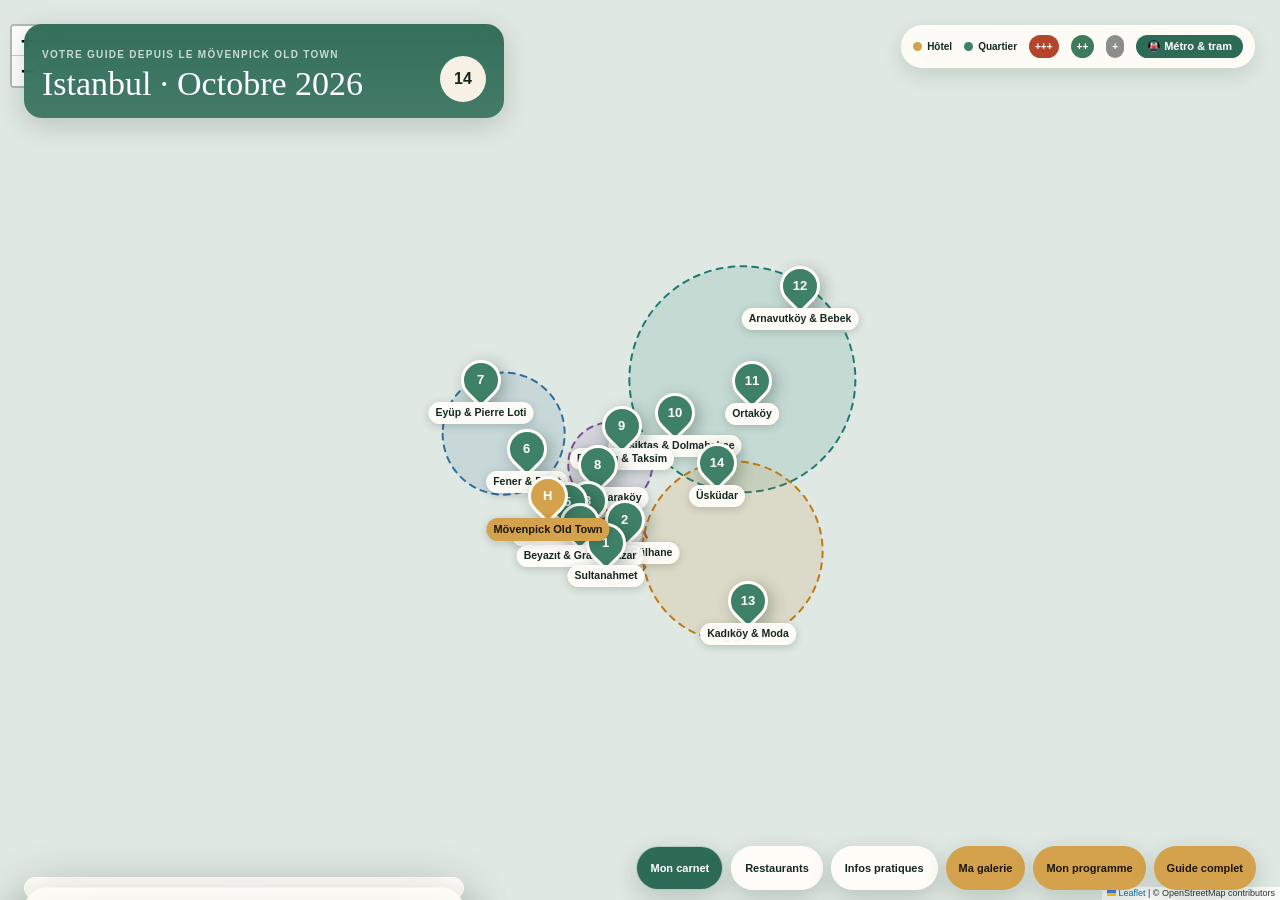
==== commit aeed64d8: "Carte : plan des transports (métro, tram, Marmaray, ferries) et lignes utiles Co-Authored-By: Claude" ====
--- a/index.html
+++ b/index.html
@@ -12,8 +12,8 @@
   <meta property="og:url" content="https://olllvier.github.io/guide-istanbul/">
   <meta name="apple-mobile-web-app-title" content="Istanbul 2026">
   <link rel="preconnect" href="https://tile.openstreetmap.org">
-  <link rel="stylesheet" href="leaflet.css?v=10271933">
-  <link rel="stylesheet" href="styles.css?v=10271933">
+  <link rel="stylesheet" href="leaflet.css?v=10271938">
+  <link rel="stylesheet" href="styles.css?v=10271938">
 </head>
 <body>
   <header class="topbar">
@@ -30,6 +30,20 @@
       <span><i class="hotel-dot"></i> Hôtel</span>
       <span><i class="district-dot"></i> Quartier</span>
       <span class="lvl r3">+++</span><span class="lvl r2">++</span><span class="lvl r1">+</span>
+      <button type="button" id="transitButton" class="transit-btn" aria-pressed="false">🚇 Métro & tram</button>
+    </aside>
+    <aside id="transitBox" class="transit-box" hidden>
+      <button type="button" id="transitClose" class="transit-x" aria-label="Masquer la liste des lignes">×</button>
+      <b>Les lignes utiles</b>
+      <ul>
+        <li><i style="background:#1f6fb5"></i><span><b>T1 tram</b> Sultanahmet · Gülhane · Sirkeci · Eminönü · Karaköy · Kabataş</span></li>
+        <li><i style="background:#2f8f3a"></i><span><b>M2 métro</b> Vezneciler (près de l’hôtel) · Haliç · Şişhane (Galata) · Taksim</span></li>
+        <li><i style="background:#8b5a2b"></i><span><b>F1 funiculaire</b> Kabataş ↔ Taksim, 2 min</span></li>
+        <li><i style="background:#c43c3c"></i><span><b>Marmaray</b> Sirkeci ↔ Üsküdar sous le Bosphore</span></li>
+        <li><i style="background:#0a8ea0"></i><span><b>Ferries</b> Eminönü, Karaköy, Beşiktaş ↔ Kadıköy, Üsküdar</span></li>
+      </ul>
+      <p>Une seule carte Istanbulkart pour tout. Zoomez pour voir les stations ; touchez à nouveau « Métro & tram » pour revenir au plan normal.</p>
+      <a href="https://www.google.com/maps/@41.015,28.975,13z/data=!5m1!1e2" target="_blank" rel="noreferrer">Itinéraires en transports dans Google Maps ↗</a>
     </aside>
 
     <section id="districtList" class="district-list" aria-hidden="true">
@@ -288,8 +302,8 @@
     </ul>
   </section>
 
-  <script src="leaflet.js?v=10271933"></script>
-  <script src="data.js?v=10271933"></script>
-  <script src="app.js?v=10271933"></script>
+  <script src="leaflet.js?v=10271938"></script>
+  <script src="data.js?v=10271938"></script>
+  <script src="app.js?v=10271938"></script>
 </body>
 </html>
--- a/styles.css
+++ b/styles.css
@@ -261,3 +261,17 @@
 /* Bouton d'écoute des mots turcs */
 .say { border: 0; background: #efe7f6; border-radius: 999px; width: 36px; height: 36px; font-size: 17px; cursor: pointer; vertical-align: middle; margin-left: 4px; }
 .say.saying { background: #7b4fa0; }
+
+/* Plan des transports */
+.transit-btn { border: 0; border-radius: 999px; padding: 5px 11px; background: var(--deep); color: #fff; font: inherit; font-size: 11px; font-weight: 800; cursor: pointer; }
+.transit-btn.on { background: var(--gold); color: #1d1608; }
+.transit-box { position: fixed; z-index: 650; left: 12px; right: 12px; top: 150px; max-width: 360px; background: rgba(255,253,248,.97); border-radius: 18px; padding: 14px 16px; box-shadow: 0 12px 30px rgba(15,38,28,.22); font-size: 13px; line-height: 1.4; }
+.transit-box[hidden] { display: none; }
+.transit-box > b { font-size: 15px; }
+.transit-box ul { list-style: none; margin: 8px 0; padding: 0; display: grid; gap: 6px; }
+.transit-box li { display: grid; grid-template-columns: 10px 1fr; gap: 0 8px; align-items: start; }
+.transit-box li i { width: 10px; height: 10px; border-radius: 3px; margin-top: 4px; }
+.transit-box li b { display: inline; margin-right: 4px; }
+.transit-box p { margin: 6px 0; color: #55665d; }
+.transit-box a { color: var(--deep); font-weight: 800; text-decoration: none; }
+.transit-x { position: absolute; top: 8px; right: 8px; width: 34px; height: 34px; border: 0; border-radius: 50%; background: #efeae0; font-size: 20px; cursor: pointer; }
